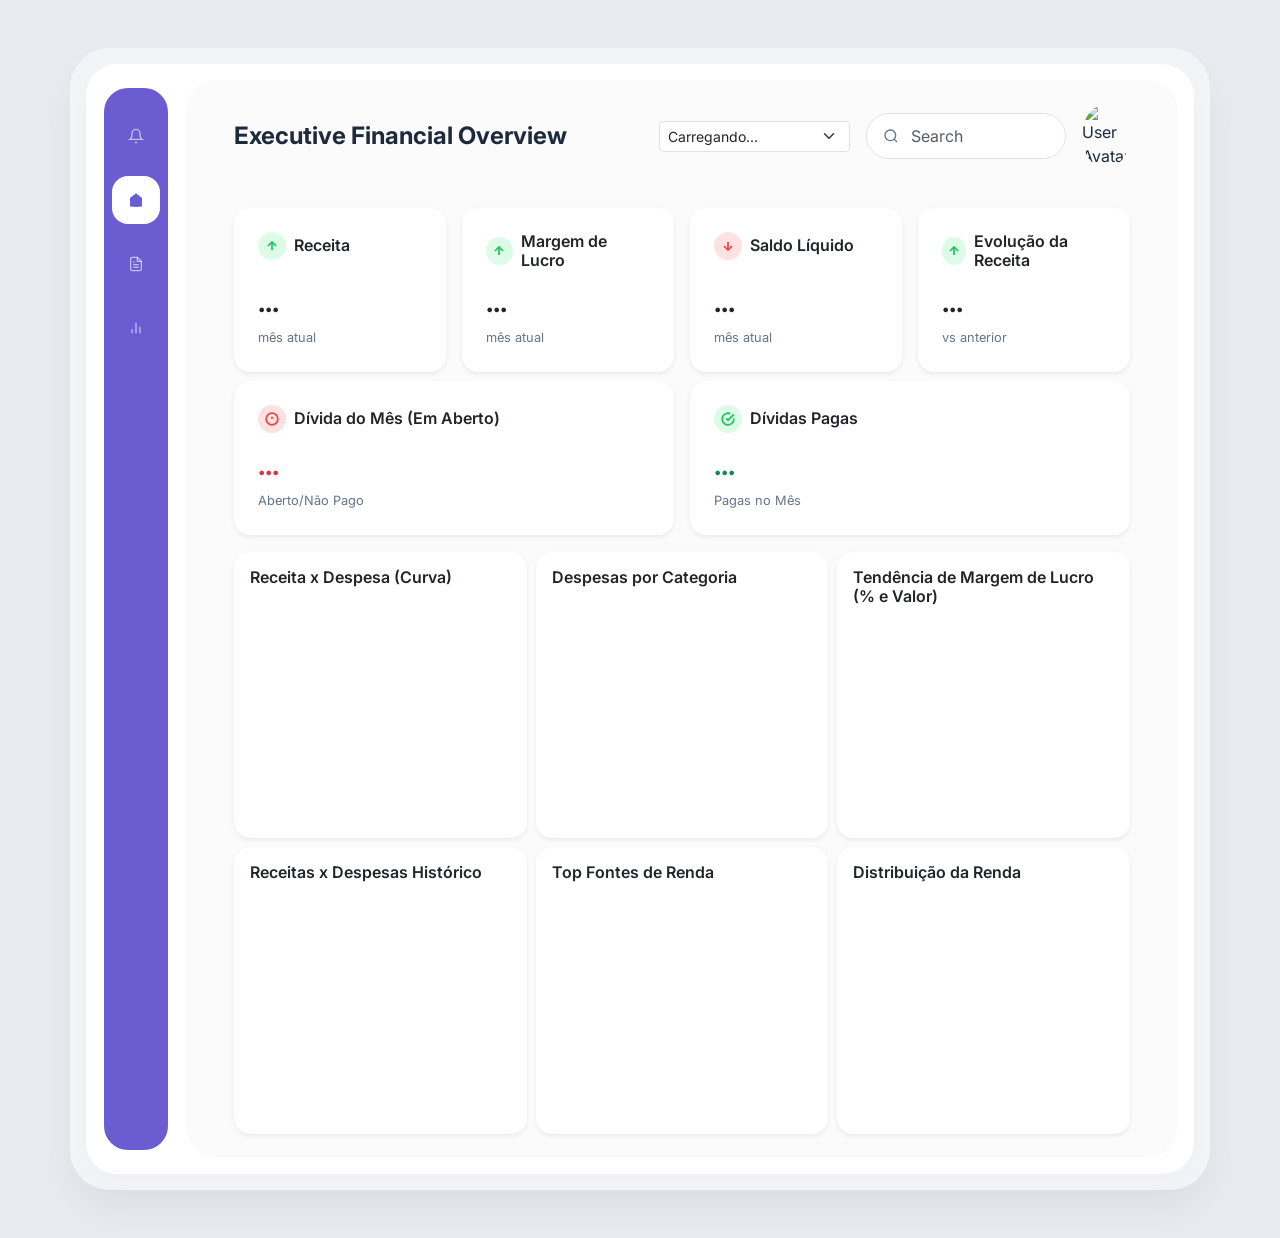
==== index.html @ 4b54b565 "fix(layout): Corrige overflow de sparklines nos cards KPI e ajusta gap de 9px entre linhas" ====
<!DOCTYPE html>
<html lang="pt-BR">

<head>
    <meta charset="UTF-8">
    <meta name="viewport" content="width=device-width, initial-scale=1.0">
    <title>Executive Financial Overview</title>
    <!-- Google Fonts -->
    <link rel="preconnect" href="https://fonts.googleapis.com">
    <link rel="preconnect" href="https://fonts.gstatic.com" crossorigin>
    <link href="https://fonts.googleapis.com/css2?family=Inter:wght@400;500;600;700&display=swap" rel="stylesheet">
    <!-- Bootstrap CSS -->
    <link href="https://cdn.jsdelivr.net/npm/bootstrap@5.3.3/dist/css/bootstrap.min.css" rel="stylesheet"
        integrity="sha384-QWTKZyjpPEjISv5WaRU9OFeRpok6YctnYmDr5pNlyT2bRjXh0JMhjY6hW+ALEwIH" crossorigin="anonymous">
    <!-- Chart.js -->
    <script src="https://cdn.jsdelivr.net/npm/chart.js"></script>
    <link rel="stylesheet" href="css/style.css">
    <script src="js/main.js" defer></script>
</head>

<body class="bg-main text-main d-flex justify-content-center align-items-center min-vh-100 py-3 py-lg-5">

    <!-- Wrapper simulating device/app frame on desktop, fluid on mobile -->
    <div class="container-fluid container-xl device-frame g-0">
        <div class="app-container row g-0">

            <!-- Sidebar Navigation (Hidden on mobile, col-lg-auto on desktop) -->
            <aside class="sidebar col-lg-auto d-none d-lg-flex flex-column align-items-center py-4">
                <nav class="nav-menu">
                    <ul class="nav flex-column gap-3">
                        <li class="nav-item">
                            <a href="#" class="nav-link icon-link"><svg width="24" height="24" viewBox="0 0 24 24"
                                    fill="none" stroke="currentColor" stroke-width="2">
                                    <path d="M18 8A6 6 0 0 0 6 8c0 7-3 9-3 9h18s-3-2-3-9"></path>
                                    <path d="M13.73 21a2 2 0 0 1-3.46 0"></path>
                                </svg></a>
                        </li>
                        <li class="nav-item">
                            <a href="#" class="nav-link icon-link active"><svg width="24" height="24"
                                    viewBox="0 0 24 24" fill="currentColor">
                                    <path d="M3 9l9-7 9 7v11a2 2 0 0 1-2 2H5a2 2 0 0 1-2-2z"></path>
                                    <polyline points="9 22 9 12 15 12 15 22"></polyline>
                                </svg></a>
                        </li>
                        <li class="nav-item">
                            <a href="#" class="nav-link icon-link"><svg width="24" height="24" viewBox="0 0 24 24"
                                    fill="none" stroke="currentColor" stroke-width="2">
                                    <path d="M14 2H6a2 2 0 0 0-2 2v16a2 2 0 0 0 2 2h12a2 2 0 0 0 2-2V8z"></path>
                                    <polyline points="14 2 14 8 20 8"></polyline>
                                    <line x1="16" y1="13" x2="8" y2="13"></line>
                                    <line x1="16" y1="17" x2="8" y2="17"></line>
                                    <polyline points="10 9 9 9 8 9"></polyline>
                                </svg></a>
                        </li>
                        <li class="nav-item">
                            <a href="#" class="nav-link icon-link"><svg width="24" height="24" viewBox="0 0 24 24"
                                    fill="none" stroke="currentColor" stroke-width="2">
                                    <line x1="18" y1="20" x2="18" y2="10"></line>
                                    <line x1="12" y1="20" x2="12" y2="4"></line>
                                    <line x1="6" y1="20" x2="6" y2="14"></line>
                                </svg></a>
                        </li>
                    </ul>
                </nav>
            </aside>

            <!-- Main Content Area -->
            <main class="main-content col pb-4 px-3 px-md-4 px-lg-5">

                <!-- Header -->
                <header class="top-header d-flex flex-wrap justify-content-between align-items-center py-4 mb-3 gap-3">
                    <h1 class="h4 fw-bold mb-0">Executive Financial Overview</h1>
                    <div class="header-actions d-flex align-items-center gap-3">
                        <select id="monthFilter" class="form-select form-select-sm month-select">
                            <option value="">Carregando...</option>
                        </select>
                        <div
                            class="search-bar d-none d-md-flex align-items-center px-3 py-1 rounded-pill bg-white border">
                            <svg width="16" height="16" viewBox="0 0 24 24" fill="none" stroke="#64748b"
                                stroke-width="2">
                                <circle cx="11" cy="11" r="8"></circle>
                                <line x1="21" y1="21" x2="16.65" y2="16.65"></line>
                            </svg>
                            <input type="text" class="form-control border-0 shadow-none bg-transparent"
                                placeholder="Search" style="width: 150px;">
                        </div>
                        <div class="user-profile">
                            <img src="https://ui-avatars.com/api/?name=Luan&background=random" alt="User Avatar"
                                class="rounded-circle" width="40" height="40">
                        </div>
                    </div>
                </header>

                <!-- Top Metrics Cards (Bootstrap Grid) -->
                <section class="row g-3 mb-0">
                    <!-- Revenue Card -->
                    <div class="col-12 col-md-6 col-xl-3">
                        <div class="card metric-card h-100 p-3 p-xl-4 border-0 shadow-sm rounded-4">
                            <div class="d-flex align-items-center gap-2 mb-3">
                                <div class="icon-bg positive"><svg width="14" height="14" viewBox="0 0 24 24"
                                        fill="none" stroke="currentColor" stroke-width="3">
                                        <line x1="12" y1="19" x2="12" y2="5"></line>
                                        <polyline points="5 12 12 5 19 12"></polyline>
                                    </svg></div>
                                <h3 class="h6 mb-0 fw-semibold">Receita</h3>
                            </div>
                            <div class="d-flex justify-content-between align-items-end mt-auto">
                                <div>
                                    <h2 class="h3 fw-bold mb-1" id="metric-revenue-val">...</h2>
                                    <span class="fs-7 text-muted">mês atual</span>
                                </div>
                                <div class="metric-chart">
                                    <canvas id="sparklineRevenue"></canvas>
                                </div>
                            </div>
                        </div>
                    </div>

                    <!-- Profit Margin Card -->
                    <div class="col-12 col-md-6 col-xl-3">
                        <div class="card metric-card h-100 p-3 p-xl-4 border-0 shadow-sm rounded-4">
                            <div class="d-flex align-items-center gap-2 mb-3">
                                <div class="icon-bg positive"><svg width="14" height="14" viewBox="0 0 24 24"
                                        fill="none" stroke="currentColor" stroke-width="3">
                                        <line x1="12" y1="19" x2="12" y2="5"></line>
                                        <polyline points="5 12 12 5 19 12"></polyline>
                                    </svg></div>
                                <h3 class="h6 mb-0 fw-semibold">Margem de Lucro</h3>
                            </div>
                            <div class="d-flex justify-content-between align-items-end mt-auto">
                                <div>
                                    <h2 class="h3 fw-bold mb-1" id="metric-margin-val">...</h2>
                                    <span class="fs-7 text-muted">mês atual</span>
                                </div>
                                <div class="metric-chart">
                                    <canvas id="sparklineProfit"></canvas>
                                </div>
                            </div>
                        </div>
                    </div>

                    <!-- EBITDA (Saldo Líquido) Card -->
                    <div class="col-12 col-md-6 col-xl-3">
                        <div class="card metric-card h-100 p-3 p-xl-4 border-0 shadow-sm rounded-4">
                            <div class="d-flex align-items-center gap-2 mb-3">
                                <div class="icon-bg negative"><svg width="14" height="14" viewBox="0 0 24 24"
                                        fill="none" stroke="currentColor" stroke-width="3">
                                        <line x1="12" y1="5" x2="12" y2="19"></line>
                                        <polyline points="19 12 12 19 5 12"></polyline>
                                    </svg></div>
                                <h3 class="h6 mb-0 fw-semibold">Saldo Líquido</h3>
                            </div>
                            <div class="d-flex justify-content-between align-items-end mt-auto">
                                <div>
                                    <h2 class="h3 fw-bold mb-1" id="metric-saldo-val">...</h2>
                                    <span class="fs-7 text-muted">mês atual</span>
                                </div>
                                <div class="metric-chart">
                                    <canvas id="sparklineEBITDA"></canvas>
                                </div>
                            </div>
                        </div>
                    </div>

                    <!-- Growth Rate Card -->
                    <div class="col-12 col-md-6 col-xl-3">
                        <div class="card metric-card h-100 p-3 p-xl-4 border-0 shadow-sm rounded-4">
                            <div class="d-flex align-items-center gap-2 mb-3">
                                <div class="icon-bg positive" id="metric-growth-icon"><svg width="14" height="14"
                                        viewBox="0 0 24 24" fill="none" stroke="currentColor" stroke-width="3">
                                        <line x1="12" y1="19" x2="12" y2="5"></line>
                                        <polyline points="5 12 12 5 19 12"></polyline>
                                    </svg></div>
                                <h3 class="h6 mb-0 fw-semibold">Evolução da Receita</h3>
                            </div>
                            <div class="d-flex justify-content-between align-items-end mt-auto">
                                <div>
                                    <h2 class="h3 fw-bold mb-1" id="metric-growth-val">...</h2>
                                    <span class="fs-7 text-muted" id="metric-growth-subtitle">vs anterior</span>
                                </div>
                                <div class="metric-chart">
                                    <canvas id="sparklineGrowth"></canvas>
                                </div>
                            </div>
                        </div>
                    </div>
                </section>

                <!-- Secondary KPI Row: Debts -->
                <section class="row g-3 kpi-row-gap">
                    <!-- Debt (Dívida) Card -->
                    <div class="col-12 col-md-6 col-xl-6">
                        <div class="card metric-card h-100 p-3 p-xl-4 border-0 shadow-sm rounded-4">
                            <div class="d-flex align-items-center gap-2 mb-3">
                                <div class="icon-bg negative">
                                    <svg width="14" height="14" viewBox="0 0 24 24" fill="none" stroke="currentColor" stroke-width="3">
                                        <circle cx="12" cy="12" r="10"></circle>
                                        <line x1="12" y1="8" x2="12" y2="12"></line>
                                        <line x1="12" y1="16" x2="12.01" y2="16"></line>
                                    </svg>
                                </div>
                                <h3 class="h6 mb-0 fw-semibold">Dívida do Mês (Em Aberto)</h3>
                            </div>
                            <div class="d-flex justify-content-between align-items-end mt-auto">
                                <div>
                                    <h2 class="h3 fw-bold mb-1 text-danger" id="metric-debt-val">...</h2>
                                    <span class="fs-7 text-muted">Aberto/Não Pago</span>
                                </div>
                                <div class="metric-chart">
                                    <canvas id="sparklineDebt"></canvas>
                                </div>
                            </div>
                        </div>
                    </div>

                    <!-- Paid Debt Card -->
                    <div class="col-12 col-md-6 col-xl-6">
                        <div class="card metric-card h-100 p-3 p-xl-4 border-0 shadow-sm rounded-4">
                            <div class="d-flex align-items-center gap-2 mb-3">
                                <div class="icon-bg positive">
                                    <svg width="14" height="14" viewBox="0 0 24 24" fill="none" stroke="currentColor" stroke-width="3">
                                        <path d="M22 11.08V12a10 10 0 1 1-5.93-9.14"></path>
                                        <polyline points="22 4 12 14.01 9 11.01"></polyline>
                                    </svg>
                                </div>
                                <h3 class="h6 mb-0 fw-semibold">Dívidas Pagas</h3>
                            </div>
                            <div class="d-flex justify-content-between align-items-end mt-auto">
                                <div>
                                    <h2 class="h3 fw-bold mb-1 text-success" id="metric-paid-val">...</h2>
                                    <span class="fs-7 text-muted">Pagas no Mês</span>
                                </div>
                                <div class="metric-chart">
                                    <canvas id="sparklinePaid"></canvas>
                                </div>
                            </div>
                        </div>
                    </div>
                </section>

                <!-- Dashboard Charts Grid (Bootstrap) -->
                <section class="row chart-grid mt-2">

                    <!-- Top Row: 3 Charts -->
                    <div class="col-12 col-lg-4">
                        <div class="card chart-card h-100 p-3 border-0 shadow-sm rounded-4">
                            <h3 class="h6 fw-semibold mb-3">Receita x Despesa (Curva)</h3>
                            <div class="canvas-container w-100" style="min-height: 200px;">
                                <canvas id="revenueTargetChart"></canvas>
                            </div>
                        </div>
                    </div>

                    <div class="col-12 col-lg-4">
                        <div class="card chart-card h-100 p-3 border-0 shadow-sm rounded-4">
                            <h3 class="h6 fw-semibold mb-3">Despesas por Categoria</h3>
                            <div class="canvas-container w-100" style="min-height: 200px;">
                                <canvas id="expenseChart"></canvas>
                            </div>
                        </div>
                    </div>

                    <div class="col-12 col-lg-4">
                        <div class="card chart-card h-100 p-3 border-0 shadow-sm rounded-4">
                            <h3 class="h6 fw-semibold mb-3">Tendência de Margem de Lucro (% e Valor)</h3>
                            <div class="canvas-container w-100" style="min-height: 200px;">
                                <canvas id="profitTrendChart"></canvas>
                            </div>
                        </div>
                    </div>

                    <!-- Bottom Row: 3 Charts -->
                    <div class="col-12 col-lg-4">
                        <div class="card chart-card h-100 p-3 border-0 shadow-sm rounded-4">
                            <h3 class="h6 fw-semibold mb-3">Receitas x Despesas Histórico</h3>
                            <div class="canvas-container w-100" style="min-height: 220px;">
                                <canvas id="regionalChart"></canvas>
                            </div>
                        </div>
                    </div>

                    <div class="col-12 col-lg-4">
                        <div class="card chart-card list-card h-100 p-3 border-0 shadow-sm rounded-4">
                            <h3 class="h6 fw-semibold mb-3">Top Fontes de Renda</h3>
                            <ul id="top-income-list"
                                class="performance-list list-unstyled d-flex flex-column gap-3 mb-0">
                                <!-- Populated dynamically -->
                            </ul>
                        </div>
                    </div>

                    <div class="col-12 col-lg-4">
                        <div class="card chart-card doughnut-card h-100 p-3 border-0 shadow-sm rounded-4">
                            <h3 class="h6 fw-semibold mb-3">Distribuição da Renda</h3>
                            <div class="doughnut-container d-flex flex-column flex-sm-row align-items-center justify-content-between h-100"
                                id="doughnut-container">
                                <!-- Legend and Chart populated dynamically via JS -->
                                <div class="canvas-container doughnut-canvas"
                                    style="max-width: 140px; min-height: 140px;">
                                    <canvas id="contributionChart"></canvas>
                                </div>
                            </div>
                        </div>
                    </div>

                </section>

            </main>
        </div>
    </div>

    <!-- Bootstrap JS -->
    <script src="https://cdn.jsdelivr.net/npm/bootstrap@5.3.3/dist/js/bootstrap.bundle.min.js"
        integrity="sha384-YvpcrYf0tY3lHB60NNkmxc5s9fDVZLESaAA55NDzOxhy9GkcIdslK1eN7N6jIeHz"
        crossorigin="anonymous"></script>
</body>

</html>
---- css/style.css ----
:root {
    --bg-main: #e8ecf1; /* Light grey-blue background */
    --bg-card: #ffffff;
    --bg-sidebar: #6b5cd1; /* Deep purple */
    --text-main: #1e293b;
    --text-muted: #64748b;
    --border-color: #f1f5f9;
    --positive: #22c55e;
    --positive-bg: #dcfce7;
    --negative: #ef4444;
    --negative-bg: #fee2e2;
    --blue-accent: #3b82f6;
    --shadow-soft: 0 4px 20px rgba(0, 0, 0, 0.03);
    
    --chart-red: #ef4444;
    --chart-blue: #3b82f6;
    --chart-dark: #1e293b;
    --chart-grey: #cbd5e1;
}

body {
    font-family: 'Inter', -apple-system, sans-serif;
    background-color: var(--bg-main);
    color: var(--text-main);
}

.bg-main { background-color: var(--bg-main); }
.text-main { color: var(--text-main); }
.text-muted { color: var(--text-muted) !important; }
.fs-7 { font-size: 0.8rem; }

/* Simulated Device Frame to match image */
.device-frame {
    background: rgba(255, 255, 255, 0.4);
    padding: 1rem;
    border-radius: 40px;
    box-shadow: 0 20px 40px rgba(0,0,0,0.05);
}

.app-container {
    background: var(--bg-card);
    border-radius: 32px;
    overflow: hidden;
    min-height: 800px;
    box-shadow: 0 10px 30px rgba(0,0,0,0.02);
}

/* Sidebar */
.sidebar {
    width: 100px; /* fixed width on desktop */
    background: var(--bg-card);
}

.nav-menu {
    background: var(--bg-sidebar);
    border-radius: 24px;
    padding: 1.5rem 0.5rem;
    height: 100%;
}

.icon-link {
    color: rgba(255,255,255,0.6);
    display: flex;
    justify-content: center;
    align-items: center;
    width: 48px;
    height: 48px;
    border-radius: 16px;
    transition: all 0.2s ease;
}

.icon-link:hover {
    color: white;
    background: rgba(255,255,255,0.1);
}

.icon-link.active {
    color: var(--bg-sidebar);
    background: white;
}

/* Main Content */
.main-content {
    background: #fafbfa; /* Very subtle off-white */
    border-radius: 32px;
    margin: 1rem 1rem 1rem 0; /* Add margin to detach from sidebar */
}

@media (max-width: 991.98px) {
    .main-content { margin: 1rem; }
    .device-frame { padding: 0.5rem; border-radius: 20px;}
    .app-container { border-radius: 16px; }
}

/* Metric Cards Specific */
.icon-bg {
    width: 28px;
    height: 28px;
    border-radius: 50%;
    display: flex;
    justify-content: center;
    align-items: center;
}
.icon-bg.positive { background: var(--positive-bg); color: var(--positive); }
.icon-bg.negative { background: var(--negative-bg); color: var(--negative); }
.icon-bg.neutral { background: #e2e8f0; color: #64748b; }

.metric-card {
    overflow: hidden;
}

.metric-chart {
    width: 80px;
    height: 30px;
    overflow: hidden;
    position: relative;
    flex-shrink: 0;
}

.kpi-row-gap {
    margin-top: -7px !important;
    margin-bottom: 0 !important;
}

/* List Item Formatting */
.list-item-left {
    display: flex;
    align-items: center;
    gap: 0.75rem;
}

.dot {
    width: 10px;
    height: 10px;
    border-radius: 50%;
    display: inline-block;
}
.dark-dot { background: var(--chart-dark); }
.grey-dot { background: var(--chart-grey); }
.blue-dot { background: var(--chart-blue); }
.light-dot { background: #e2e8f0; }

.doughnut-legend {
    font-size: 0.8rem;
    color: var(--text-muted);
}
.doughnut-legend span.dot { margin-right: 8px; }

/* Custom Search Input Outline removal */
.search-bar input:focus {
    outline: none;
    box-shadow: none;
}

.chart-grid {
    --bs-gutter-x: 9px;
    --bs-gutter-y: 9px;
}
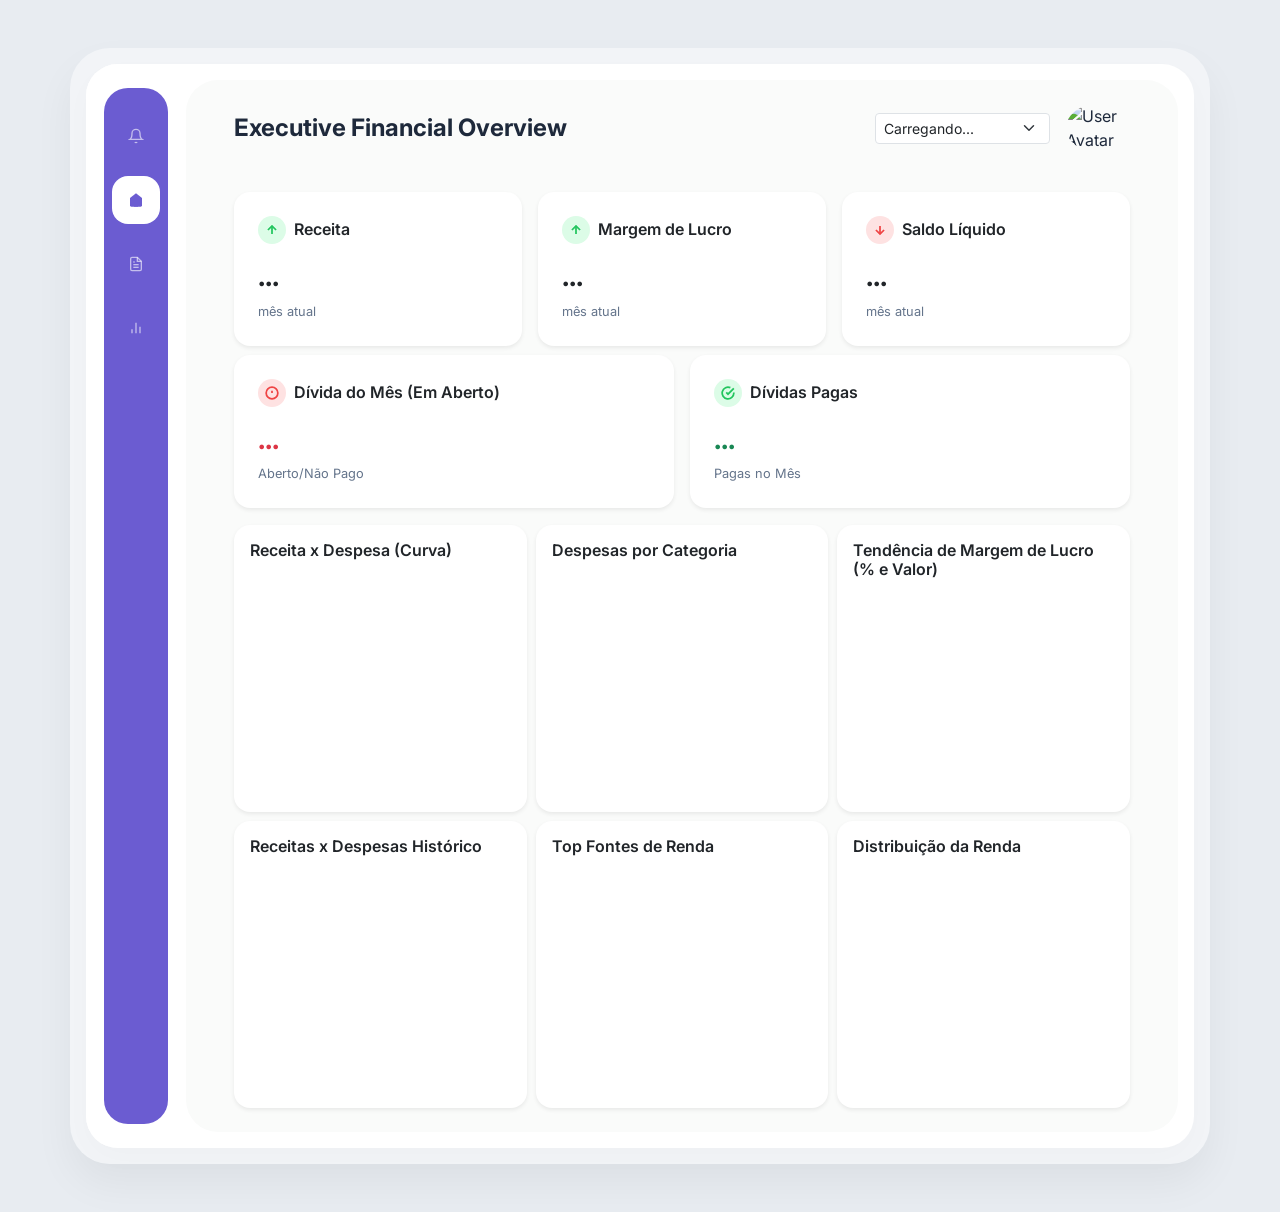
==== commit 7c5db099: "Refactor: remove search bar, reorganize KPIs to 3 cols, fix Saldo Liquido display, and convert distr" ====
--- a/index.html
+++ b/index.html
@@ -74,16 +74,6 @@
                         <select id="monthFilter" class="form-select form-select-sm month-select">
                             <option value="">Carregando...</option>
                         </select>
-                        <div
-                            class="search-bar d-none d-md-flex align-items-center px-3 py-1 rounded-pill bg-white border">
-                            <svg width="16" height="16" viewBox="0 0 24 24" fill="none" stroke="#64748b"
-                                stroke-width="2">
-                                <circle cx="11" cy="11" r="8"></circle>
-                                <line x1="21" y1="21" x2="16.65" y2="16.65"></line>
-                            </svg>
-                            <input type="text" class="form-control border-0 shadow-none bg-transparent"
-                                placeholder="Search" style="width: 150px;">
-                        </div>
                         <div class="user-profile">
                             <img src="https://ui-avatars.com/api/?name=Luan&background=random" alt="User Avatar"
                                 class="rounded-circle" width="40" height="40">
@@ -94,7 +84,7 @@
                 <!-- Top Metrics Cards (Bootstrap Grid) -->
                 <section class="row g-3 mb-0">
                     <!-- Revenue Card -->
-                    <div class="col-12 col-md-6 col-xl-3">
+                    <div class="col-12 col-md-6 col-xl-4">
                         <div class="card metric-card h-100 p-3 p-xl-4 border-0 shadow-sm rounded-4">
                             <div class="d-flex align-items-center gap-2 mb-3">
                                 <div class="icon-bg positive"><svg width="14" height="14" viewBox="0 0 24 24"
@@ -117,7 +107,7 @@
                     </div>
 
                     <!-- Profit Margin Card -->
-                    <div class="col-12 col-md-6 col-xl-3">
+                    <div class="col-12 col-md-6 col-xl-4">
                         <div class="card metric-card h-100 p-3 p-xl-4 border-0 shadow-sm rounded-4">
                             <div class="d-flex align-items-center gap-2 mb-3">
                                 <div class="icon-bg positive"><svg width="14" height="14" viewBox="0 0 24 24"
@@ -140,7 +130,7 @@
                     </div>
 
                     <!-- EBITDA (Saldo Líquido) Card -->
-                    <div class="col-12 col-md-6 col-xl-3">
+                    <div class="col-12 col-md-6 col-xl-4">
                         <div class="card metric-card h-100 p-3 p-xl-4 border-0 shadow-sm rounded-4">
                             <div class="d-flex align-items-center gap-2 mb-3">
                                 <div class="icon-bg negative"><svg width="14" height="14" viewBox="0 0 24 24"
@@ -162,28 +152,7 @@
                         </div>
                     </div>
 
-                    <!-- Growth Rate Card -->
-                    <div class="col-12 col-md-6 col-xl-3">
-                        <div class="card metric-card h-100 p-3 p-xl-4 border-0 shadow-sm rounded-4">
-                            <div class="d-flex align-items-center gap-2 mb-3">
-                                <div class="icon-bg positive" id="metric-growth-icon"><svg width="14" height="14"
-                                        viewBox="0 0 24 24" fill="none" stroke="currentColor" stroke-width="3">
-                                        <line x1="12" y1="19" x2="12" y2="5"></line>
-                                        <polyline points="5 12 12 5 19 12"></polyline>
-                                    </svg></div>
-                                <h3 class="h6 mb-0 fw-semibold">Evolução da Receita</h3>
-                            </div>
-                            <div class="d-flex justify-content-between align-items-end mt-auto">
-                                <div>
-                                    <h2 class="h3 fw-bold mb-1" id="metric-growth-val">...</h2>
-                                    <span class="fs-7 text-muted" id="metric-growth-subtitle">vs anterior</span>
-                                </div>
-                                <div class="metric-chart">
-                                    <canvas id="sparklineGrowth"></canvas>
-                                </div>
-                            </div>
-                        </div>
-                    </div>
+
                 </section>
 
                 <!-- Secondary KPI Row: Debts -->
@@ -309,10 +278,7 @@
         </div>
     </div>
 
-    <!-- Bootstrap JS -->
-    <script src="https://cdn.jsdelivr.net/npm/bootstrap@5.3.3/dist/js/bootstrap.bundle.min.js"
-        integrity="sha384-YvpcrYf0tY3lHB60NNkmxc5s9fDVZLESaAA55NDzOxhy9GkcIdslK1eN7N6jIeHz"
-        crossorigin="anonymous"></script>
+    <script src="https://cdn.jsdelivr.net/npm/bootstrap@5.3.3/dist/js/bootstrap.bundle.min.js"></script>
 </body>
 
 </html>
--- a/css/style.css
+++ b/css/style.css
@@ -111,10 +111,15 @@
 
 .metric-chart {
     width: 80px;
-    height: 30px;
+    height: 32px; /* Slightly taller for visibility */
     overflow: hidden;
     position: relative;
     flex-shrink: 0;
+}
+
+/* Prevent line breaks in metric values */
+.metric-card h2 {
+    white-space: nowrap;
 }
 
 .kpi-row-gap {
@@ -141,10 +146,17 @@
 .light-dot { background: #e2e8f0; }
 
 .doughnut-legend {
-    font-size: 0.8rem;
+    font-size: 0.75rem;
     color: var(--text-muted);
+    min-width: 100px;
 }
-.doughnut-legend span.dot { margin-right: 8px; }
+.doughnut-legend > div {
+    display: flex;
+    justify-content: space-between;
+    align-items: center;
+    width: 100%;
+}
+.doughnut-legend span.dot { margin-right: 6px; }
 
 /* Custom Search Input Outline removal */
 .search-bar input:focus {
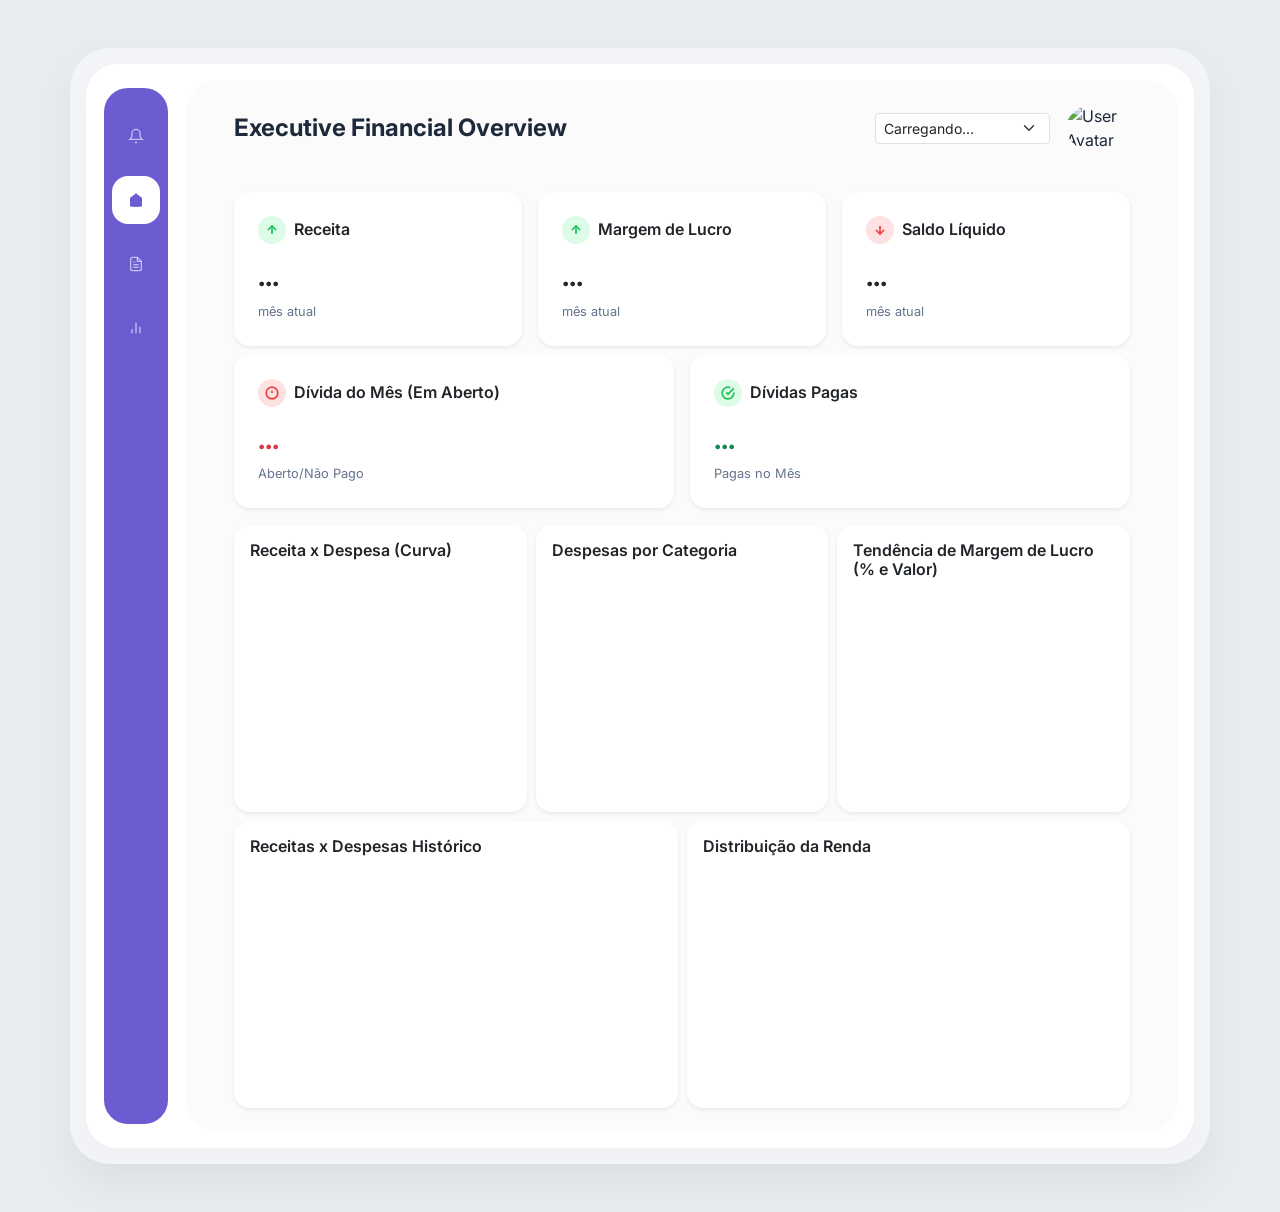
==== commit da2eb2ac: "Refactor: consolidate income sources and reorganize bottom charts to 2 columns" ====
--- a/index.html
+++ b/index.html
@@ -238,8 +238,8 @@
                         </div>
                     </div>
 
-                    <!-- Bottom Row: 3 Charts -->
-                    <div class="col-12 col-lg-4">
+                    <!-- Bottom Row: 2 Charts Consolidated -->
+                    <div class="col-12 col-lg-6">
                         <div class="card chart-card h-100 p-3 border-0 shadow-sm rounded-4">
                             <h3 class="h6 fw-semibold mb-3">Receitas x Despesas Histórico</h3>
                             <div class="canvas-container w-100" style="min-height: 220px;">
@@ -248,29 +248,16 @@
                         </div>
                     </div>
 
-                    <div class="col-12 col-lg-4">
-                        <div class="card chart-card list-card h-100 p-3 border-0 shadow-sm rounded-4">
-                            <h3 class="h6 fw-semibold mb-3">Top Fontes de Renda</h3>
-                            <ul id="top-income-list"
-                                class="performance-list list-unstyled d-flex flex-column gap-3 mb-0">
-                                <!-- Populated dynamically -->
-                            </ul>
-                        </div>
-                    </div>
-
-                    <div class="col-12 col-lg-4">
+                    <div class="col-12 col-lg-6">
                         <div class="card chart-card doughnut-card h-100 p-3 border-0 shadow-sm rounded-4">
                             <h3 class="h6 fw-semibold mb-3">Distribuição da Renda</h3>
                             <div class="doughnut-container d-flex flex-column flex-sm-row align-items-center justify-content-between h-100"
                                 id="doughnut-container">
-                                <!-- Legend and Chart populated dynamically via JS -->
-                                <div class="canvas-container doughnut-canvas"
-                                    style="max-width: 140px; min-height: 140px;">
-                                    <canvas id="contributionChart"></canvas>
-                                </div>
-                            </div>
-                        </div>
-                    </div>
+                                <!-- Bars will be injected here by JS -->
+                            </div>
+                        </div>
+                    </div>
+
 
                 </section>
 
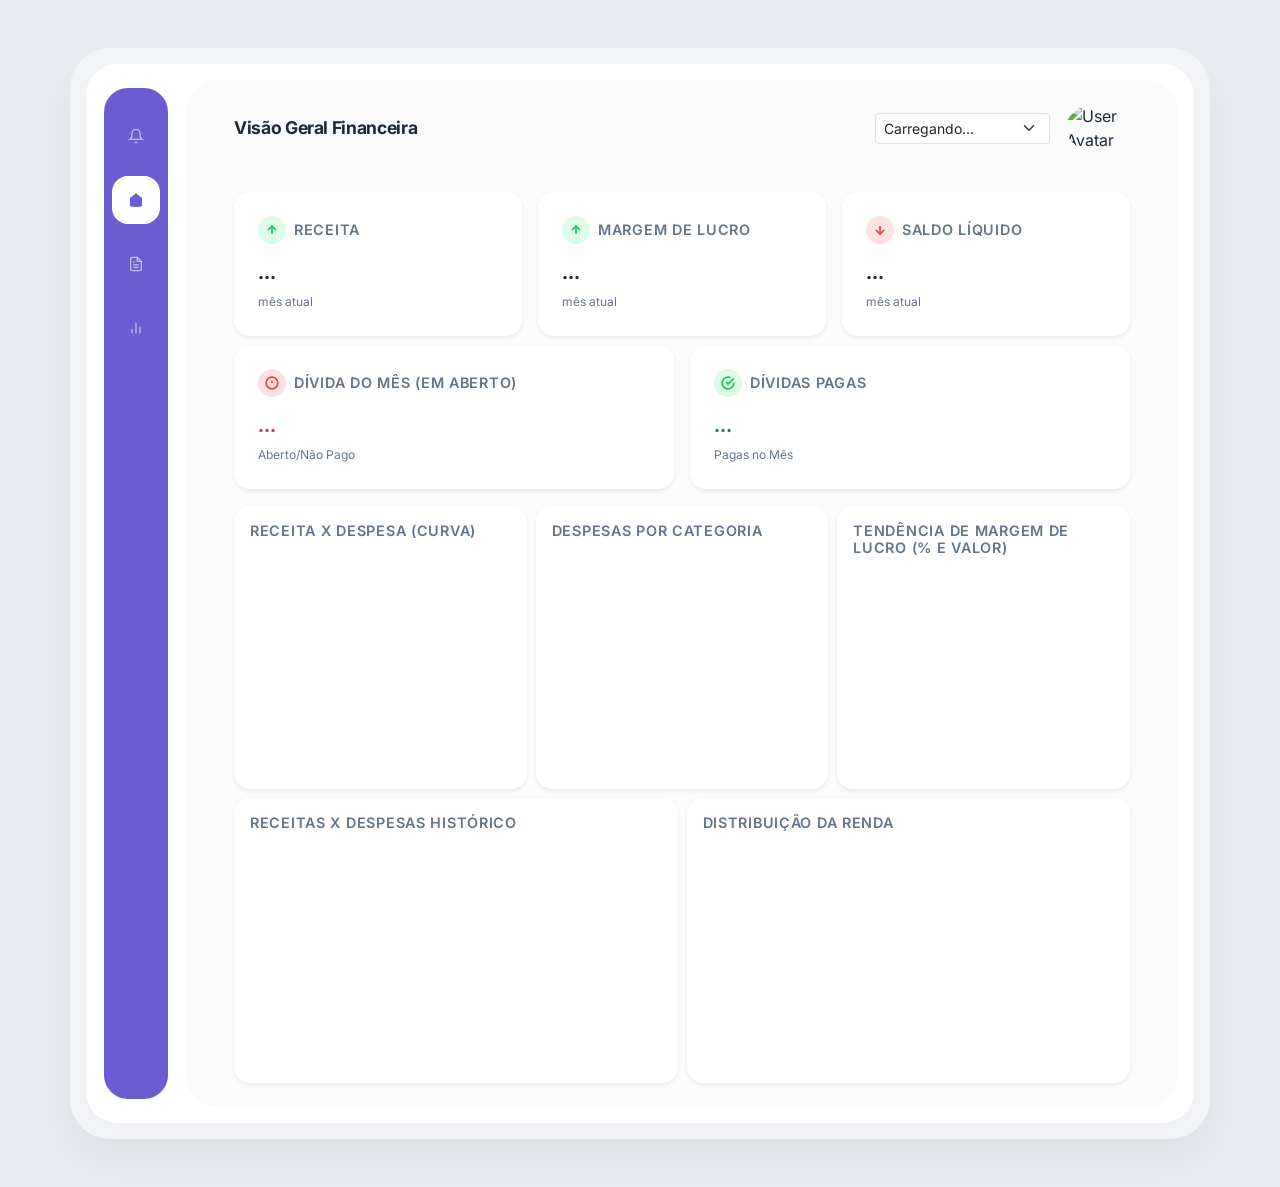
==== commit a64ecce1: "feat: implement responsive sidebar, dashboard visual refinements, and new indicators plan" ====
--- a/index.html
+++ b/index.html
@@ -4,7 +4,7 @@
 <head>
     <meta charset="UTF-8">
     <meta name="viewport" content="width=device-width, initial-scale=1.0">
-    <title>Executive Financial Overview</title>
+    <title>Visão Geral Financeira</title>
     <!-- Google Fonts -->
     <link rel="preconnect" href="https://fonts.googleapis.com">
     <link rel="preconnect" href="https://fonts.gstatic.com" crossorigin>
@@ -19,6 +19,51 @@
 </head>
 
 <body class="bg-main text-main d-flex justify-content-center align-items-center min-vh-100 py-3 py-lg-5">
+
+    <!-- Offcanvas for Mobile Sidebar -->
+    <div class="offcanvas offcanvas-start sidebar-offcanvas" tabindex="-1" id="sidebarOffcanvas" aria-labelledby="sidebarOffcanvasLabel">
+        <div class="offcanvas-header justify-content-end p-3">
+            <button type="button" class="btn-close text-reset btn-close-white" data-bs-dismiss="offcanvas" aria-label="Close"></button>
+        </div>
+        <div class="offcanvas-body d-flex flex-column align-items-center py-4">
+            <nav class="nav-menu list-unstyled w-100 d-flex flex-column align-items-center">
+                <ul class="nav flex-column gap-3">
+                    <li class="nav-item">
+                        <a href="#" class="nav-link icon-link"><svg width="24" height="24" viewBox="0 0 24 24"
+                                fill="none" stroke="currentColor" stroke-width="2">
+                                <path d="M18 8A6 6 0 0 0 6 8c0 7-3 9-3 9h18s-3-2-3-9"></path>
+                                <path d="M13.73 21a2 2 0 0 1-3.46 0"></path>
+                            </svg></a>
+                    </li>
+                    <li class="nav-item">
+                        <a href="#" class="nav-link icon-link active"><svg width="24" height="24"
+                                viewBox="0 0 24 24" fill="currentColor">
+                                <path d="M3 9l9-7 9 7v11a2 2 0 0 1-2 2H5a2 2 0 0 1-2-2z"></path>
+                                <polyline points="9 22 9 12 15 12 15 22"></polyline>
+                            </svg></a>
+                    </li>
+                    <li class="nav-item">
+                        <a href="#" class="nav-link icon-link"><svg width="24" height="24" viewBox="0 0 24 24"
+                                fill="none" stroke="currentColor" stroke-width="2">
+                                <path d="M14 2H6a2 2 0 0 0-2 2v16a2 2 0 0 0 2 2h12a2 2 0 0 0 2-2V8z"></path>
+                                <polyline points="14 2 14 8 20 8"></polyline>
+                                <line x1="16" y1="13" x2="8" y2="13"></line>
+                                <line x1="16" y1="17" x2="8" y2="17"></line>
+                                <polyline points="10 9 9 9 8 9"></polyline>
+                            </svg></a>
+                    </li>
+                    <li class="nav-item">
+                        <a href="#" class="nav-link icon-link"><svg width="24" height="24" viewBox="0 0 24 24"
+                                fill="none" stroke="currentColor" stroke-width="2">
+                                <line x1="18" y1="20" x2="18" y2="10"></line>
+                                <line x1="12" y1="20" x2="12" y2="4"></line>
+                                <line x1="6" y1="20" x2="6" y2="14"></line>
+                            </svg></a>
+                    </li>
+                </ul>
+            </nav>
+        </div>
+    </div>
 
     <!-- Wrapper simulating device/app frame on desktop, fluid on mobile -->
     <div class="container-fluid container-xl device-frame g-0">
@@ -67,9 +112,26 @@
             <!-- Main Content Area -->
             <main class="main-content col pb-4 px-3 px-md-4 px-lg-5">
 
+                <!-- Global Feedback Tools -->
+                <div id="dashboard-loader" class="position-fixed top-50 start-50 translate-middle d-none" style="z-index: 2000;">
+                    <div class="spinner-border text-primary" style="width: 3rem; height: 3rem;" role="status">
+                        <span class="visually-hidden">Carregando...</span>
+                    </div>
+                </div>
+                <div id="error-container" class="mt-3 d-none"></div>
+
                 <!-- Header -->
                 <header class="top-header d-flex flex-wrap justify-content-between align-items-center py-4 mb-3 gap-3">
-                    <h1 class="h4 fw-bold mb-0">Executive Financial Overview</h1>
+                    <div class="d-flex align-items-center gap-3">
+                        <button class="btn btn-menu d-lg-none" type="button" data-bs-toggle="offcanvas" data-bs-target="#sidebarOffcanvas">
+                            <svg width="24" height="24" viewBox="0 0 24 24" fill="none" stroke="currentColor" stroke-width="2">
+                                <line x1="3" y1="12" x2="21" y2="12"></line>
+                                <line x1="3" y1="6" x2="21" y2="6"></line>
+                                <line x1="3" y1="18" x2="21" y2="18"></line>
+                            </svg>
+                        </button>
+                        <h1 class="h4 fw-bold mb-0">Visão Geral Financeira</h1>
+                    </div>
                     <div class="header-actions d-flex align-items-center gap-3">
                         <select id="monthFilter" class="form-select form-select-sm month-select">
                             <option value="">Carregando...</option>
@@ -92,7 +154,7 @@
                                         <line x1="12" y1="19" x2="12" y2="5"></line>
                                         <polyline points="5 12 12 5 19 12"></polyline>
                                     </svg></div>
-                                <h3 class="h6 mb-0 fw-semibold">Receita</h3>
+                                <h3 class="h6 mb-0">Receita</h3>
                             </div>
                             <div class="d-flex justify-content-between align-items-end mt-auto">
                                 <div>
@@ -115,7 +177,7 @@
                                         <line x1="12" y1="19" x2="12" y2="5"></line>
                                         <polyline points="5 12 12 5 19 12"></polyline>
                                     </svg></div>
-                                <h3 class="h6 mb-0 fw-semibold">Margem de Lucro</h3>
+                                <h3 class="h6 mb-0">Margem de Lucro</h3>
                             </div>
                             <div class="d-flex justify-content-between align-items-end mt-auto">
                                 <div>
@@ -138,7 +200,7 @@
                                         <line x1="12" y1="5" x2="12" y2="19"></line>
                                         <polyline points="19 12 12 19 5 12"></polyline>
                                     </svg></div>
-                                <h3 class="h6 mb-0 fw-semibold">Saldo Líquido</h3>
+                                <h3 class="h6 mb-0">Saldo Líquido</h3>
                             </div>
                             <div class="d-flex justify-content-between align-items-end mt-auto">
                                 <div>
@@ -168,7 +230,7 @@
                                         <line x1="12" y1="16" x2="12.01" y2="16"></line>
                                     </svg>
                                 </div>
-                                <h3 class="h6 mb-0 fw-semibold">Dívida do Mês (Em Aberto)</h3>
+                                <h3 class="h6 mb-0">Dívida do Mês (Em Aberto)</h3>
                             </div>
                             <div class="d-flex justify-content-between align-items-end mt-auto">
                                 <div>
@@ -192,7 +254,7 @@
                                         <polyline points="22 4 12 14.01 9 11.01"></polyline>
                                     </svg>
                                 </div>
-                                <h3 class="h6 mb-0 fw-semibold">Dívidas Pagas</h3>
+                                <h3 class="h6 mb-0">Dívidas Pagas</h3>
                             </div>
                             <div class="d-flex justify-content-between align-items-end mt-auto">
                                 <div>
--- a/css/style.css
+++ b/css/style.css
@@ -18,6 +18,12 @@
     --chart-grey: #cbd5e1;
 }
 
+.loading-fade {
+    opacity: 0.5;
+    pointer-events: none;
+    transition: opacity 0.3s ease;
+}
+
 body {
     font-family: 'Inter', -apple-system, sans-serif;
     background-color: var(--bg-main);
@@ -27,7 +33,12 @@
 .bg-main { background-color: var(--bg-main); }
 .text-main { color: var(--text-main); }
 .text-muted { color: var(--text-muted) !important; }
-.fs-7 { font-size: 0.8rem; }
+.fs-7 { font-size: 0.75rem; }
+
+h1, .h1 { font-size: 2rem; letter-spacing: -0.02em; }
+h3, .h3 { font-size: 1.25rem; letter-spacing: -0.01em; }
+h4, .h4 { font-size: 1.1rem; }
+h6, .h6 { font-size: 0.9rem; font-weight: 600; text-transform: uppercase; letter-spacing: 0.05em; color: var(--text-muted); }
 
 /* Simulated Device Frame to match image */
 .device-frame {
@@ -47,8 +58,29 @@
 
 /* Sidebar */
 .sidebar {
-    width: 100px; /* fixed width on desktop */
+    width: 100px;
     background: var(--bg-card);
+}
+
+.sidebar-offcanvas {
+    background: var(--bg-sidebar) !important;
+    width: 100px !important;
+}
+
+.btn-menu {
+    border: none;
+    background: var(--border-color);
+    color: var(--text-main);
+    padding: 0.5rem;
+    border-radius: 12px;
+    display: flex;
+    align-items: center;
+    justify-content: center;
+    transition: all 0.2s ease;
+}
+
+.btn-menu:hover {
+    background: #e2e8f0;
 }
 
 .nav-menu {
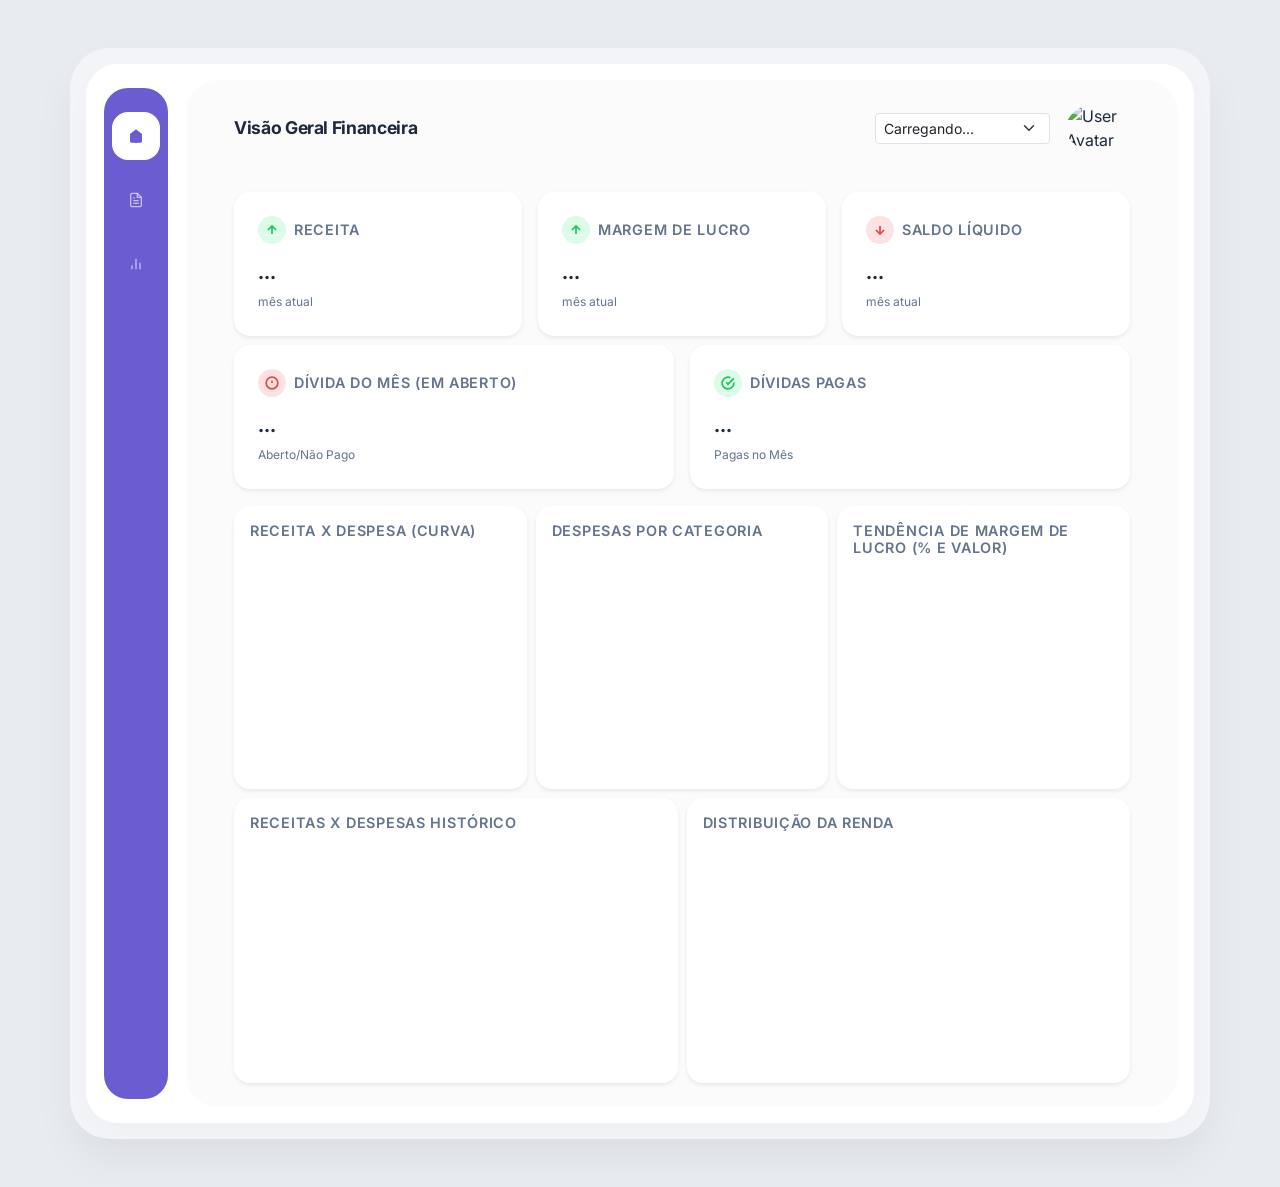
==== commit 9e469728: "cleanup: remove unused notification icon from navigation" ====
--- a/index.html
+++ b/index.html
@@ -29,21 +29,13 @@
             <nav class="nav-menu list-unstyled w-100 d-flex flex-column align-items-center">
                 <ul class="nav flex-column gap-3">
                     <li class="nav-item">
-                        <a href="#" class="nav-link icon-link"><svg width="24" height="24" viewBox="0 0 24 24"
-                                fill="none" stroke="currentColor" stroke-width="2">
-                                <path d="M18 8A6 6 0 0 0 6 8c0 7-3 9-3 9h18s-3-2-3-9"></path>
-                                <path d="M13.73 21a2 2 0 0 1-3.46 0"></path>
-                            </svg></a>
+                        <a href="index.html" class="nav-link icon-link active"><svg width="24" height="24" viewBox="0 0 24 24" fill="currentColor">
+                            <path d="M3 9l9-7 9 7v11a2 2 0 0 1-2 2H5a2 2 0 0 1-2-2z"></path>
+                            <polyline points="9 22 9 12 15 12 15 22"></polyline>
+                        </svg></a>
                     </li>
                     <li class="nav-item">
-                        <a href="#" class="nav-link icon-link active"><svg width="24" height="24"
-                                viewBox="0 0 24 24" fill="currentColor">
-                                <path d="M3 9l9-7 9 7v11a2 2 0 0 1-2 2H5a2 2 0 0 1-2-2z"></path>
-                                <polyline points="9 22 9 12 15 12 15 22"></polyline>
-                            </svg></a>
-                    </li>
-                    <li class="nav-item">
-                        <a href="#" class="nav-link icon-link"><svg width="24" height="24" viewBox="0 0 24 24"
+                        <a href="indicadores.html" class="nav-link icon-link"><svg width="24" height="24" viewBox="0 0 24 24"
                                 fill="none" stroke="currentColor" stroke-width="2">
                                 <path d="M14 2H6a2 2 0 0 0-2 2v16a2 2 0 0 0 2 2h12a2 2 0 0 0 2-2V8z"></path>
                                 <polyline points="14 2 14 8 20 8"></polyline>
@@ -53,7 +45,7 @@
                             </svg></a>
                     </li>
                     <li class="nav-item">
-                        <a href="#" class="nav-link icon-link"><svg width="24" height="24" viewBox="0 0 24 24"
+                        <a href="poupanca.html" class="nav-link icon-link"><svg width="24" height="24" viewBox="0 0 24 24"
                                 fill="none" stroke="currentColor" stroke-width="2">
                                 <line x1="18" y1="20" x2="18" y2="10"></line>
                                 <line x1="12" y1="20" x2="12" y2="4"></line>
@@ -74,21 +66,14 @@
                 <nav class="nav-menu">
                     <ul class="nav flex-column gap-3">
                         <li class="nav-item">
-                            <a href="#" class="nav-link icon-link"><svg width="24" height="24" viewBox="0 0 24 24"
-                                    fill="none" stroke="currentColor" stroke-width="2">
-                                    <path d="M18 8A6 6 0 0 0 6 8c0 7-3 9-3 9h18s-3-2-3-9"></path>
-                                    <path d="M13.73 21a2 2 0 0 1-3.46 0"></path>
-                                </svg></a>
-                        </li>
-                        <li class="nav-item">
-                            <a href="#" class="nav-link icon-link active"><svg width="24" height="24"
+                            <a href="index.html" class="nav-link icon-link active"><svg width="24" height="24"
                                     viewBox="0 0 24 24" fill="currentColor">
                                     <path d="M3 9l9-7 9 7v11a2 2 0 0 1-2 2H5a2 2 0 0 1-2-2z"></path>
                                     <polyline points="9 22 9 12 15 12 15 22"></polyline>
                                 </svg></a>
                         </li>
                         <li class="nav-item">
-                            <a href="#" class="nav-link icon-link"><svg width="24" height="24" viewBox="0 0 24 24"
+                            <a href="indicadores.html" class="nav-link icon-link"><svg width="24" height="24" viewBox="0 0 24 24"
                                     fill="none" stroke="currentColor" stroke-width="2">
                                     <path d="M14 2H6a2 2 0 0 0-2 2v16a2 2 0 0 0 2 2h12a2 2 0 0 0 2-2V8z"></path>
                                     <polyline points="14 2 14 8 20 8"></polyline>
@@ -98,7 +83,7 @@
                                 </svg></a>
                         </li>
                         <li class="nav-item">
-                            <a href="#" class="nav-link icon-link"><svg width="24" height="24" viewBox="0 0 24 24"
+                            <a href="poupanca.html" class="nav-link icon-link"><svg width="24" height="24" viewBox="0 0 24 24"
                                     fill="none" stroke="currentColor" stroke-width="2">
                                     <line x1="18" y1="20" x2="18" y2="10"></line>
                                     <line x1="12" y1="20" x2="12" y2="4"></line>
--- a/css/style.css
+++ b/css/style.css
@@ -139,6 +139,34 @@
 
 .metric-card {
     overflow: hidden;
+    background-color: #ffffff !important;
+    color: #1e293b !important;
+    border-radius: 20px;
+    box-shadow: 0 4px 12px rgba(0,0,0,0.05);
+}
+
+.metric-card h2, 
+.metric-card .display-5, 
+.metric-card .display-4 {
+    color: inherit !important; /* Forces inheritance from the card's color */
+}
+
+/* Gradient Override */
+.bg-gradient-purple {
+    background: #6b5cd1 !important; /* Fallback */
+    background: linear-gradient(135deg, #6b5cd1 0%, #8e7dff 100%) !important;
+    color: #ffffff !important;
+}
+
+.bg-gradient-purple h2, 
+.bg-gradient-purple .display-5, 
+.bg-gradient-purple .display-4,
+.bg-gradient-purple .text-white-50 {
+    color: #ffffff !important;
+}
+
+.bg-gradient-purple .text-white-50 {
+    opacity: 0.8;
 }
 
 .metric-chart {
@@ -200,3 +228,12 @@
     --bs-gutter-x: 9px;
     --bs-gutter-y: 9px;
 }
+
+/* Gauge specific colors */
+.bg-success-soft { background-color: rgba(34, 197, 94, 0.1); }
+.bg-danger-soft { background-color: rgba(239, 68, 68, 0.1); }
+
+.text-negative-highlight {
+    color: #fca5a5 !important;
+    font-weight: 800;
+}
